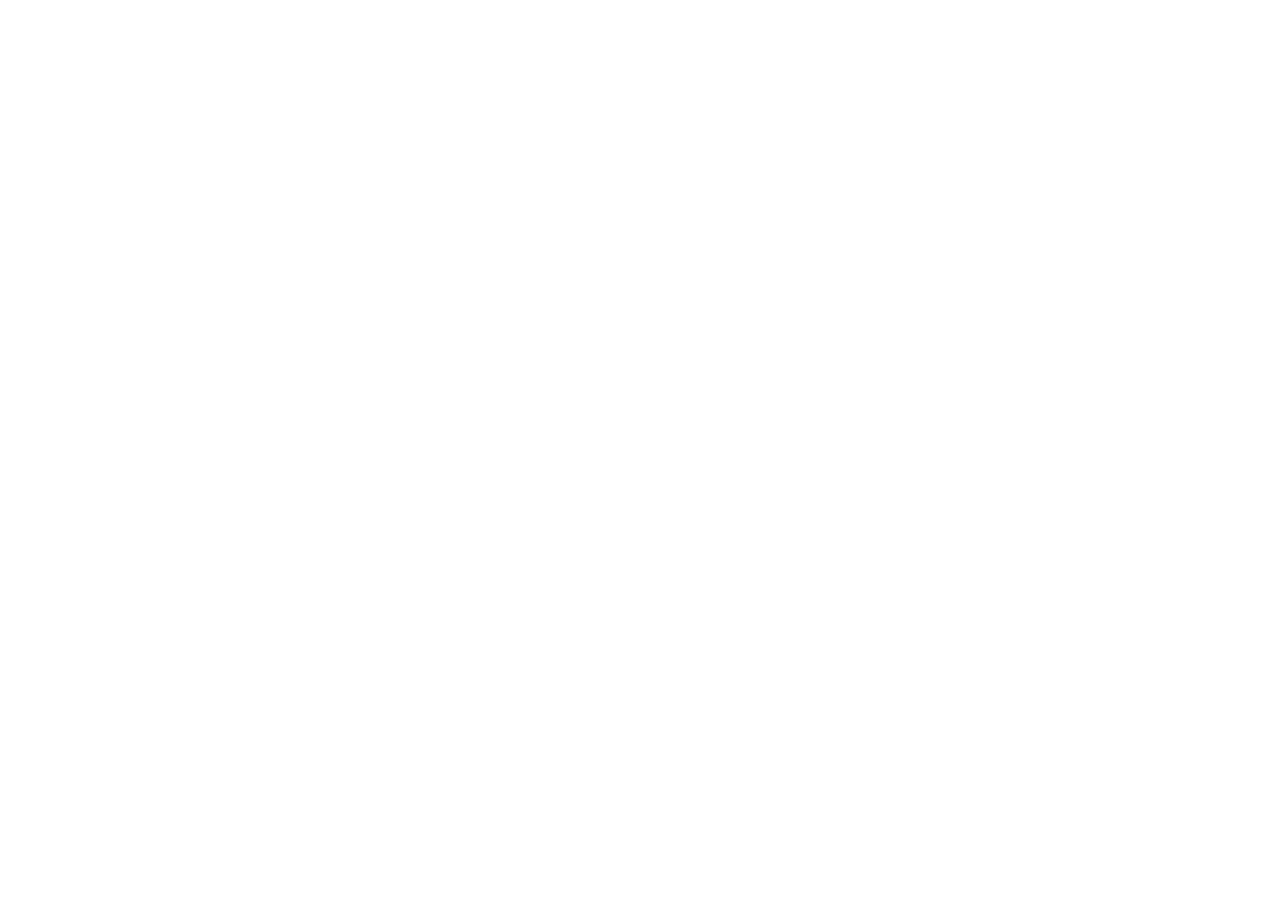
==== index.html @ d985fa2c "first commit" ====
<!DOCTYPE html>
<html lang="en">
<head>
    <meta charset="UTF-8">
    <meta name="viewport" content="width=device-width, initial-scale=1.0">
    <title>Document</title>
</head>
<body>
    
</body>
</html>
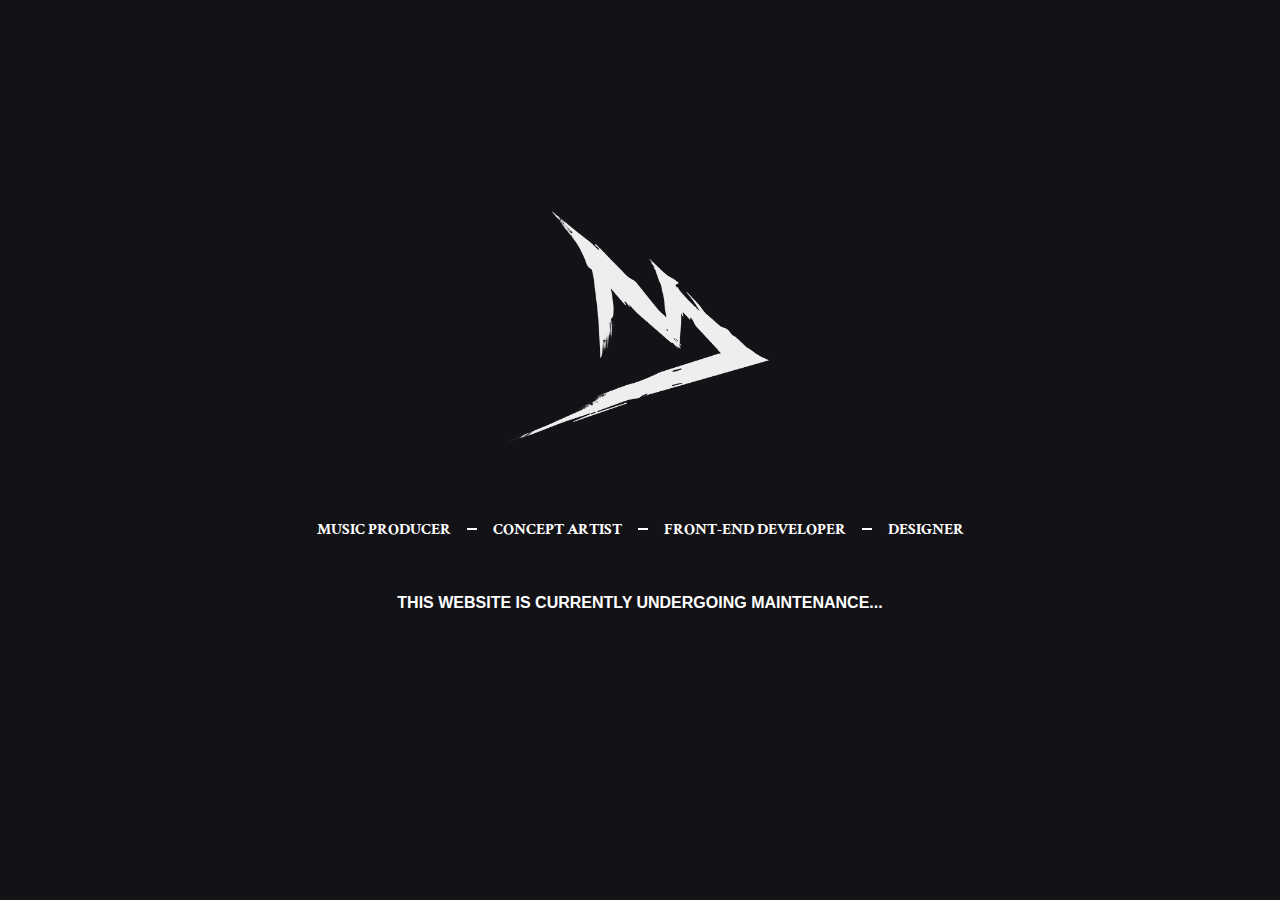
==== commit 82e76bdb: "html/css: added base html and css" ====
--- a/index.html
+++ b/index.html
@@ -4,8 +4,29 @@
     <meta charset="UTF-8">
     <meta name="viewport" content="width=device-width, initial-scale=1.0">
     <title>Document</title>
+    <link rel="stylesheet" href="./css/style.css">
 </head>
 <body>
+    <div class="maintenance">
+        <img src="./img/amathirdgen.png" alt="Amaryllis Logo" class="maintenance__logo" />
+    </div>
     
+    <div class="maintenance__listcontainer">
+        <ul class="maintenance__list">
+            <li class="maintenance__listitem">Music Producer</li>
+            <span class="maintenance__listitemseperator"></span>
+            <li class="maintenance__listitem">Concept Artist</li>
+            <span class="maintenance__listitemseperator"></span>
+            <li class="maintenance__listitem">Front-End Developer</li>
+            <span class="maintenance__listitemseperator"></span>
+            <li class="maintenance__listitem">Designer</li>
+        </ul>
+    </div>
+
+    <div class="maintenance__disclaimer">
+        <p class="maintenane__disclaimerparagraph">
+            This website is currently undergoing maintenance... 
+        </p>
+    </div>
 </body>
 </html>--- a/css/style.css
+++ b/css/style.css
@@ -0,0 +1,121 @@
+/* imports */
+@import url("https://fonts.googleapis.com/css2?family=Crimson+Text:wght@400;600;700&display=swap");
+/* reset styles */
+*,
+*::before,
+*::after {
+  -webkit-box-sizing: border-box;
+          box-sizing: border-box;
+}
+
+html {
+  scroll-behavior: smooth;
+}
+
+body {
+  margin: 0;
+  padding: 0;
+  background-color: #131216;
+  color: white;
+  font-family: Arial, Helvetica, sans-serif;
+}
+
+ul {
+  list-style: none;
+  padding: 0;
+  margin: 0;
+}
+
+a {
+  color: inherit;
+  text-decoration: none;
+}
+
+a:hover {
+  color: lightgray;
+  text-decoration: none;
+}
+
+img {
+  max-width: 100%;
+}
+
+button {
+  text-transform: uppercase;
+  margin: 0;
+  padding: 0;
+  height: auto;
+}
+
+/* headings */
+/* utils */
+.maintenance {
+  max-width: 1500px;
+  margin: auto;
+  margin-top: 20vh;
+  display: -webkit-box;
+  display: -ms-flexbox;
+  display: flex;
+  -ms-flex-wrap: wrap;
+      flex-wrap: wrap;
+  text-align: center;
+  -webkit-box-pack: center;
+      -ms-flex-pack: center;
+          justify-content: center;
+}
+
+.maintenance__logo {
+  max-width: 300px;
+  margin-bottom: 2em;
+}
+
+.maintenance__list {
+  display: -webkit-box;
+  display: -ms-flexbox;
+  display: flex;
+  -webkit-box-align: center;
+      -ms-flex-align: center;
+          align-items: center;
+}
+
+.maintenance__listcontainer {
+  margin: auto;
+  display: -webkit-box;
+  display: -ms-flexbox;
+  display: flex;
+  -webkit-box-pack: center;
+      -ms-flex-pack: center;
+          justify-content: center;
+}
+
+.maintenance__listitem {
+  -webkit-box-align: center;
+      -ms-flex-align: center;
+          align-items: center;
+  display: inline;
+  font-family: "Crimson Text", serif;
+  font-weight: bold;
+  text-transform: uppercase;
+}
+
+.maintenance__listitemseperator {
+  display: inline-block;
+  height: 2px;
+  width: 10px;
+  margin: 1em;
+  background-color: white;
+}
+
+.maintenance__disclaimer {
+  margin: auto;
+  margin-top: 2em;
+  display: -webkit-box;
+  display: -ms-flexbox;
+  display: flex;
+  -webkit-box-pack: center;
+      -ms-flex-pack: center;
+          justify-content: center;
+  text-transform: uppercase;
+  font-weight: bold;
+}
+/*# sourceMappingURL=style.css.map */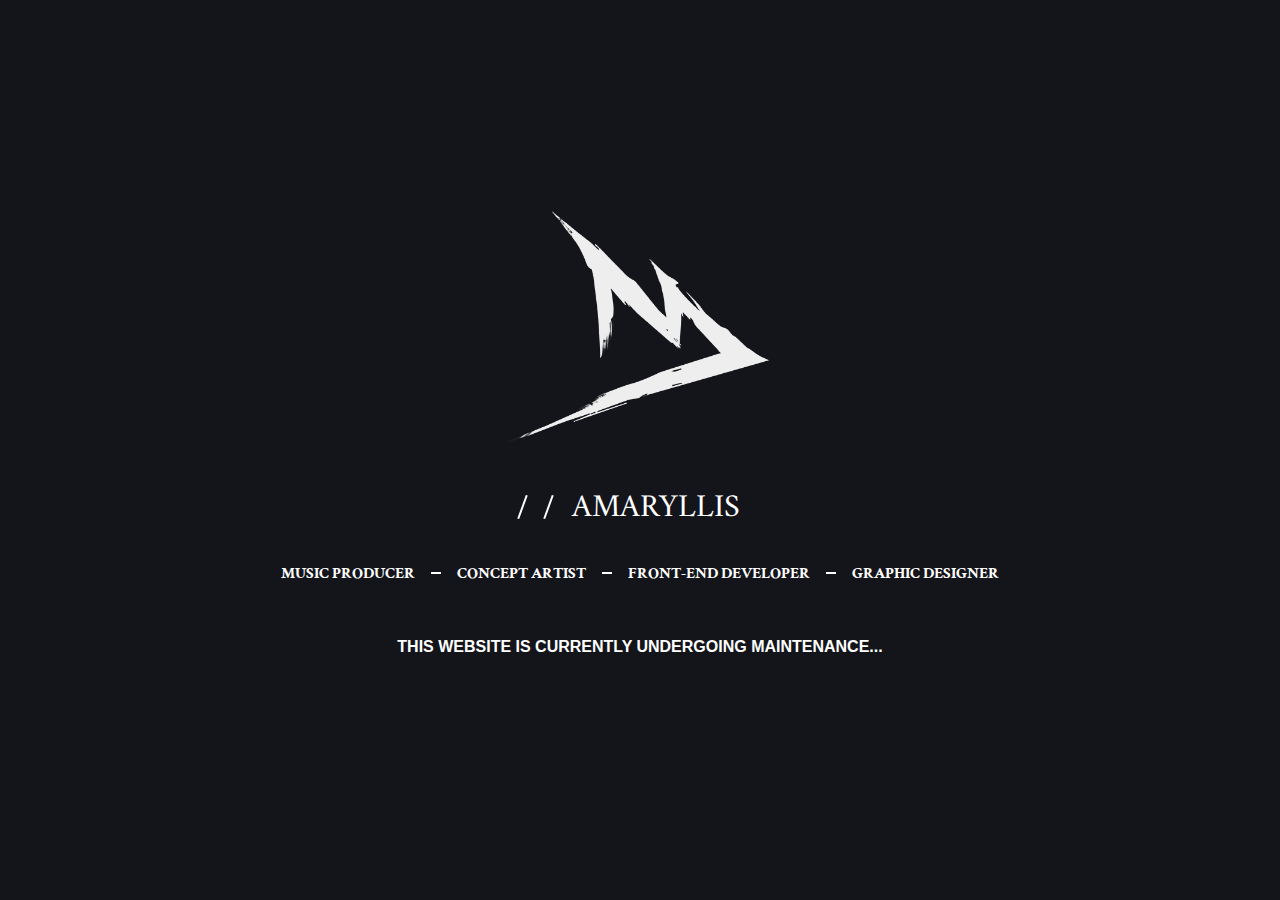
==== commit 46ba244a: "fix: made components responsive" ====
--- a/index.html
+++ b/index.html
@@ -3,30 +3,44 @@
 <head>
     <meta charset="UTF-8">
     <meta name="viewport" content="width=device-width, initial-scale=1.0">
-    <title>Document</title>
+    <title>// AMARYLLIS</title>
     <link rel="stylesheet" href="./css/style.css">
+    <link rel="icon"
+      type="image/png"
+      href="./img/amathirdgen.png">
 </head>
 <body>
     <div class="maintenance">
         <img src="./img/amathirdgen.png" alt="Amaryllis Logo" class="maintenance__logo" />
-    </div>
+
+        <div class="maintenance__headingcontainer">
+            <span class="maintenance__dash maintenance__dash--condense"></span>
+            <span class="maintenance__dash"></span>
+            <h1 class="maintenance__heading">AMARYLLIS</h1>
+        </div>
+
+        <div class="maintenance__listcontainer">
+            <ul class="maintenance__list">
+                <li class="maintenance__listitem">Music Producer</li>
+                <span class="maintenance__listitemseperator"></span>
     
-    <div class="maintenance__listcontainer">
-        <ul class="maintenance__list">
-            <li class="maintenance__listitem">Music Producer</li>
-            <span class="maintenance__listitemseperator"></span>
-            <li class="maintenance__listitem">Concept Artist</li>
-            <span class="maintenance__listitemseperator"></span>
-            <li class="maintenance__listitem">Front-End Developer</li>
-            <span class="maintenance__listitemseperator"></span>
-            <li class="maintenance__listitem">Designer</li>
-        </ul>
+                <li class="maintenance__listitem">Concept Artist</li>
+                <span class="maintenance__listitemseperator"></span>
+    
+                <li class="maintenance__listitem">Front-End Developer</li>
+                <span class="maintenance__listitemseperator"></span>
+    
+                <li class="maintenance__listitem">Graphic Designer</li>
+            </ul>
+        </div>
+    
+        <div class="maintenance__disclaimer">
+            <p class="maintenane__disclaimerparagraph">
+                This website is currently undergoing maintenance...
+            </p>
+        </div>
     </div>
 
-    <div class="maintenance__disclaimer">
-        <p class="maintenane__disclaimerparagraph">
-            This website is currently undergoing maintenance... 
-        </p>
-    </div>
+   
 </body>
-</html>+</html>
--- a/css/style.css
+++ b/css/style.css
@@ -1,5 +1,6 @@
 /* imports */
 @import url("https://fonts.googleapis.com/css2?family=Crimson+Text:wght@400;600;700&display=swap");
+@import url("https://fonts.googleapis.com/css2?family=Amiri:ital,wght@0,400;0,700;1,400;1,700&display=swap");
 /* reset styles */
 *,
 *::before,
@@ -15,7 +16,7 @@
 body {
   margin: 0;
   padding: 0;
-  background-color: #131216;
+  background-color: #14151b;
   color: white;
   font-family: Arial, Helvetica, sans-serif;
 }
@@ -53,20 +54,55 @@
   max-width: 1500px;
   margin: auto;
   margin-top: 20vh;
+}
+
+.maintenance__logo {
+  display: blocK;
+  max-width: 300px;
+  margin: auto;
   display: -webkit-box;
   display: -ms-flexbox;
   display: flex;
-  -ms-flex-wrap: wrap;
-      flex-wrap: wrap;
-  text-align: center;
-  -webkit-box-pack: center;
-      -ms-flex-pack: center;
-          justify-content: center;
+  -webkit-box-align: center;
+      -ms-flex-align: center;
+          align-items: center;
 }
 
-.maintenance__logo {
-  max-width: 300px;
-  margin-bottom: 2em;
+.maintenance__headingcontainer {
+  display: -webkit-box;
+  display: -ms-flexbox;
+  display: flex;
+  -webkit-box-align: center;
+      -ms-flex-align: center;
+          align-items: center;
+  max-width: 250px;
+  margin: 0 auto;
+  position: relative;
+  left: -20px;
+  margin-bottom: 20px;
+}
+
+.maintenance__dash {
+  display: inline-block;
+  -webkit-transform: rotateZ(110deg);
+          transform: rotateZ(110deg);
+  height: 2px;
+  width: 25px;
+  background-color: white;
+  margin: 0 auto;
+  position: relative;
+  top: -1px;
+}
+
+.maintenance__dash--condense {
+  right: -10px;
+}
+
+.maintenance__heading {
+  display: inline-block;
+  font-family: "Amiri", serif;
+  font-weight: normal;
+  margin: auto;
 }
 
 .maintenance__list {
@@ -118,4 +154,21 @@
   text-transform: uppercase;
   font-weight: bold;
 }
+
+@media only screen and (max-width: 600px) {
+  .maintenance {
+    display: -webkit-box;
+    display: -ms-flexbox;
+    display: flex;
+    -ms-flex-wrap: wrap;
+        flex-wrap: wrap;
+    padding: 1rem;
+  }
+  .maintenance__list {
+    display: block;
+  }
+  .maintenance__listitem {
+    display: block;
+  }
+}
 /*# sourceMappingURL=style.css.map */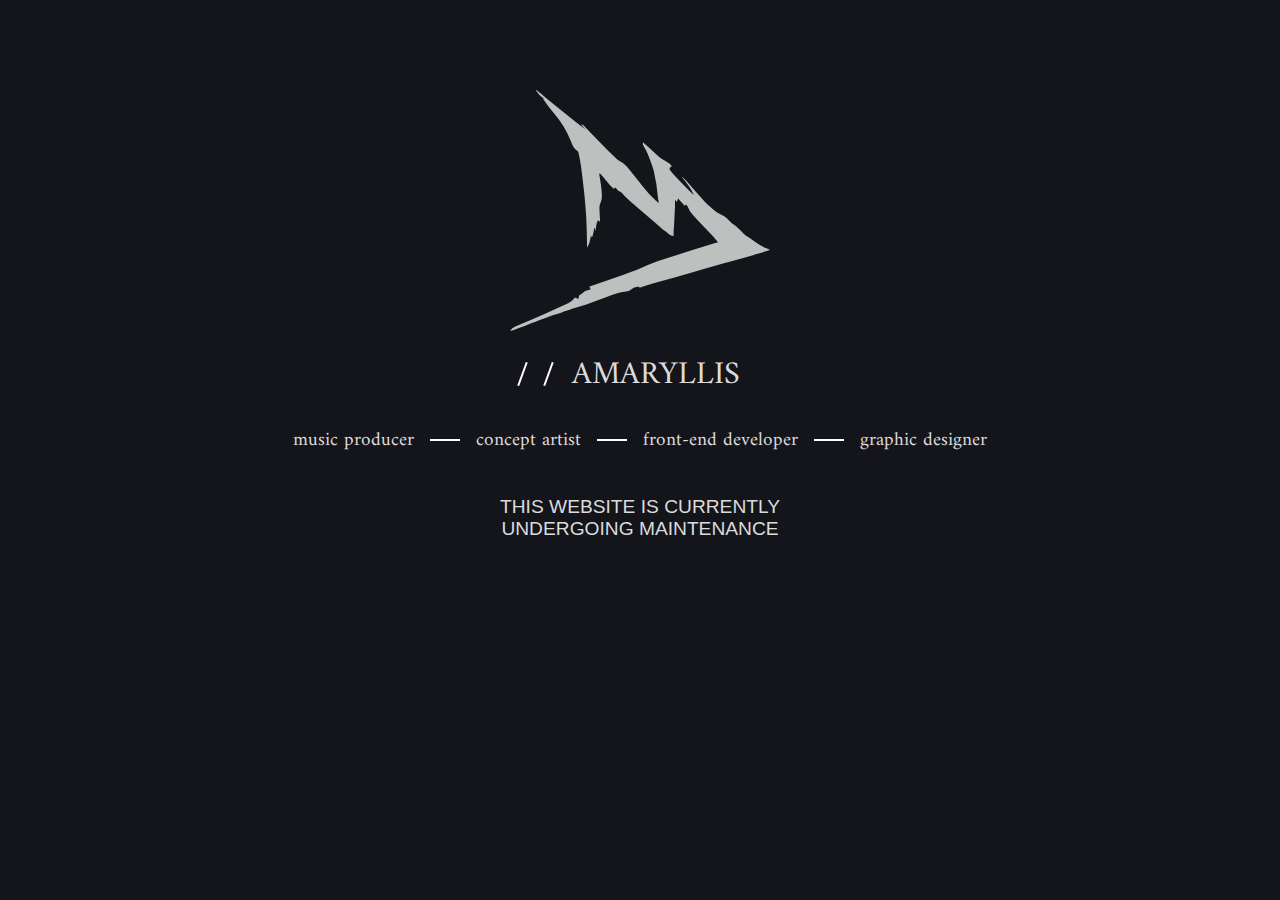
==== commit ce1357fa: "maintenance stage finished" ====
--- a/index.html
+++ b/index.html
@@ -8,10 +8,11 @@
     <link rel="icon"
       type="image/png"
       href="./img/amathirdgen.png">
+      <link rel="stylesheet" href="https://use.fontawesome.com/releases/v5.15.1/css/all.css" integrity="sha384-vp86vTRFVJgpjF9jiIGPEEqYqlDwgyBgEF109VFjmqGmIY/Y4HV4d3Gp2irVfcrp" crossorigin="anonymous">
 </head>
 <body>
     <div class="maintenance">
-        <img src="./img/amathirdgen.png" alt="Amaryllis Logo" class="maintenance__logo" />
+        <img src="./img/amaryllis_logo.svg" alt="Amaryllis Logo" class="maintenance__logo" />
 
         <div class="maintenance__headingcontainer">
             <span class="maintenance__dash maintenance__dash--condense"></span>
@@ -36,8 +37,31 @@
     
         <div class="maintenance__disclaimer">
             <p class="maintenane__disclaimerparagraph">
-                This website is currently undergoing maintenance...
+                This website is currently undergoing maintenance
             </p>
+        </div>
+
+        <div class="maintenance__social">
+            <ul class="maintenance__sociallist">
+                <li class="maintenance__socialitem">
+                    <a href="https://twitter.com/amaryllis_no" class="maintenance__sociallink"><i class="fab fa-twitter"></i></a>
+                </li>
+                <li class="maintenance__socialitem">
+                    <a href="https://open.spotify.com/artist/5suuQjUs3ukUoEKCPiwWAX?si=ZKLllcnZTVyw540e8vQL9g" class="maintenance__sociallink"><i class="fab fa-spotify"></i></a>
+                </li>
+                <li class="maintenance__socialitem">
+                    <a href="https://amaryllisno.bandcamp.com/" class="maintenance__sociallink"><i class="fab fa-bandcamp"></i></a>
+                </li>
+                <li class="maintenance__socialitem">
+                    <a href="https://www.facebook.com/amaryllisno" class="maintenance__sociallink"><i class="fab fa-facebook"></i></a>
+                </li>
+                <li class="maintenance__socialitem">
+                    <a href="https://www.instagram.com/amaryllis_no/" class="maintenance__sociallink"><i class="fab fa-instagram"></i></a>
+                </li>
+                <li class="maintenance__socialitem">
+                    <a href="https://soundcloud.com/amaryllis_no" class="maintenance__sociallink"><i class="fab fa-soundcloud"></i></a>
+                </li>
+            </ul>
         </div>
     </div>
 
--- a/css/style.css
+++ b/css/style.css
@@ -17,7 +17,7 @@
   margin: 0;
   padding: 0;
   background-color: #14151b;
-  color: white;
+  color: #dbdbdb;
   font-family: Arial, Helvetica, sans-serif;
 }
 
@@ -53,13 +53,14 @@
 .maintenance {
   max-width: 1500px;
   margin: auto;
-  margin-top: 20vh;
+  margin-top: 10vh;
 }
 
 .maintenance__logo {
   display: blocK;
-  max-width: 300px;
-  margin: auto;
+  max-width: 260px;
+  margin: auto;
+  margin-bottom: 1em;
   display: -webkit-box;
   display: -ms-flexbox;
   display: flex;
@@ -129,22 +130,25 @@
       -ms-flex-align: center;
           align-items: center;
   display: inline;
-  font-family: "Crimson Text", serif;
-  font-weight: bold;
-  text-transform: uppercase;
+  font-family: "Amiri", serif;
+  font-weight: lighter;
+  font-size: 1.2em;
+  text-transform: lowercase;
 }
 
 .maintenance__listitemseperator {
   display: inline-block;
   height: 2px;
-  width: 10px;
+  width: 30px;
   margin: 1em;
   background-color: white;
 }
 
 .maintenance__disclaimer {
   margin: auto;
-  margin-top: 2em;
+  margin-top: 1em;
+  max-width: 340px;
+  text-align: center;
   display: -webkit-box;
   display: -ms-flexbox;
   display: flex;
@@ -152,7 +156,29 @@
       -ms-flex-pack: center;
           justify-content: center;
   text-transform: uppercase;
-  font-weight: bold;
+  font-weight: normal;
+  font-size: larger;
+}
+
+.maintenance__social {
+  margin: 0 auto;
+  padding: 2rem 0 2rem 1rem;
+  display: -webkit-box;
+  display: -ms-flexbox;
+  display: flex;
+  -webkit-box-pack: center;
+      -ms-flex-pack: center;
+          justify-content: center;
+}
+
+.maintenance__sociallist {
+  display: inline-block;
+  margin: 0 auto;
+}
+
+.maintenance__socialitem {
+  display: inline-block;
+  margin: 1rem;
 }
 
 @media only screen and (max-width: 600px) {
@@ -171,4 +197,9 @@
     display: block;
   }
 }
+
+.fab {
+  font-size: 2em;
+  color: #dbdbdb;
+}
 /*# sourceMappingURL=style.css.map */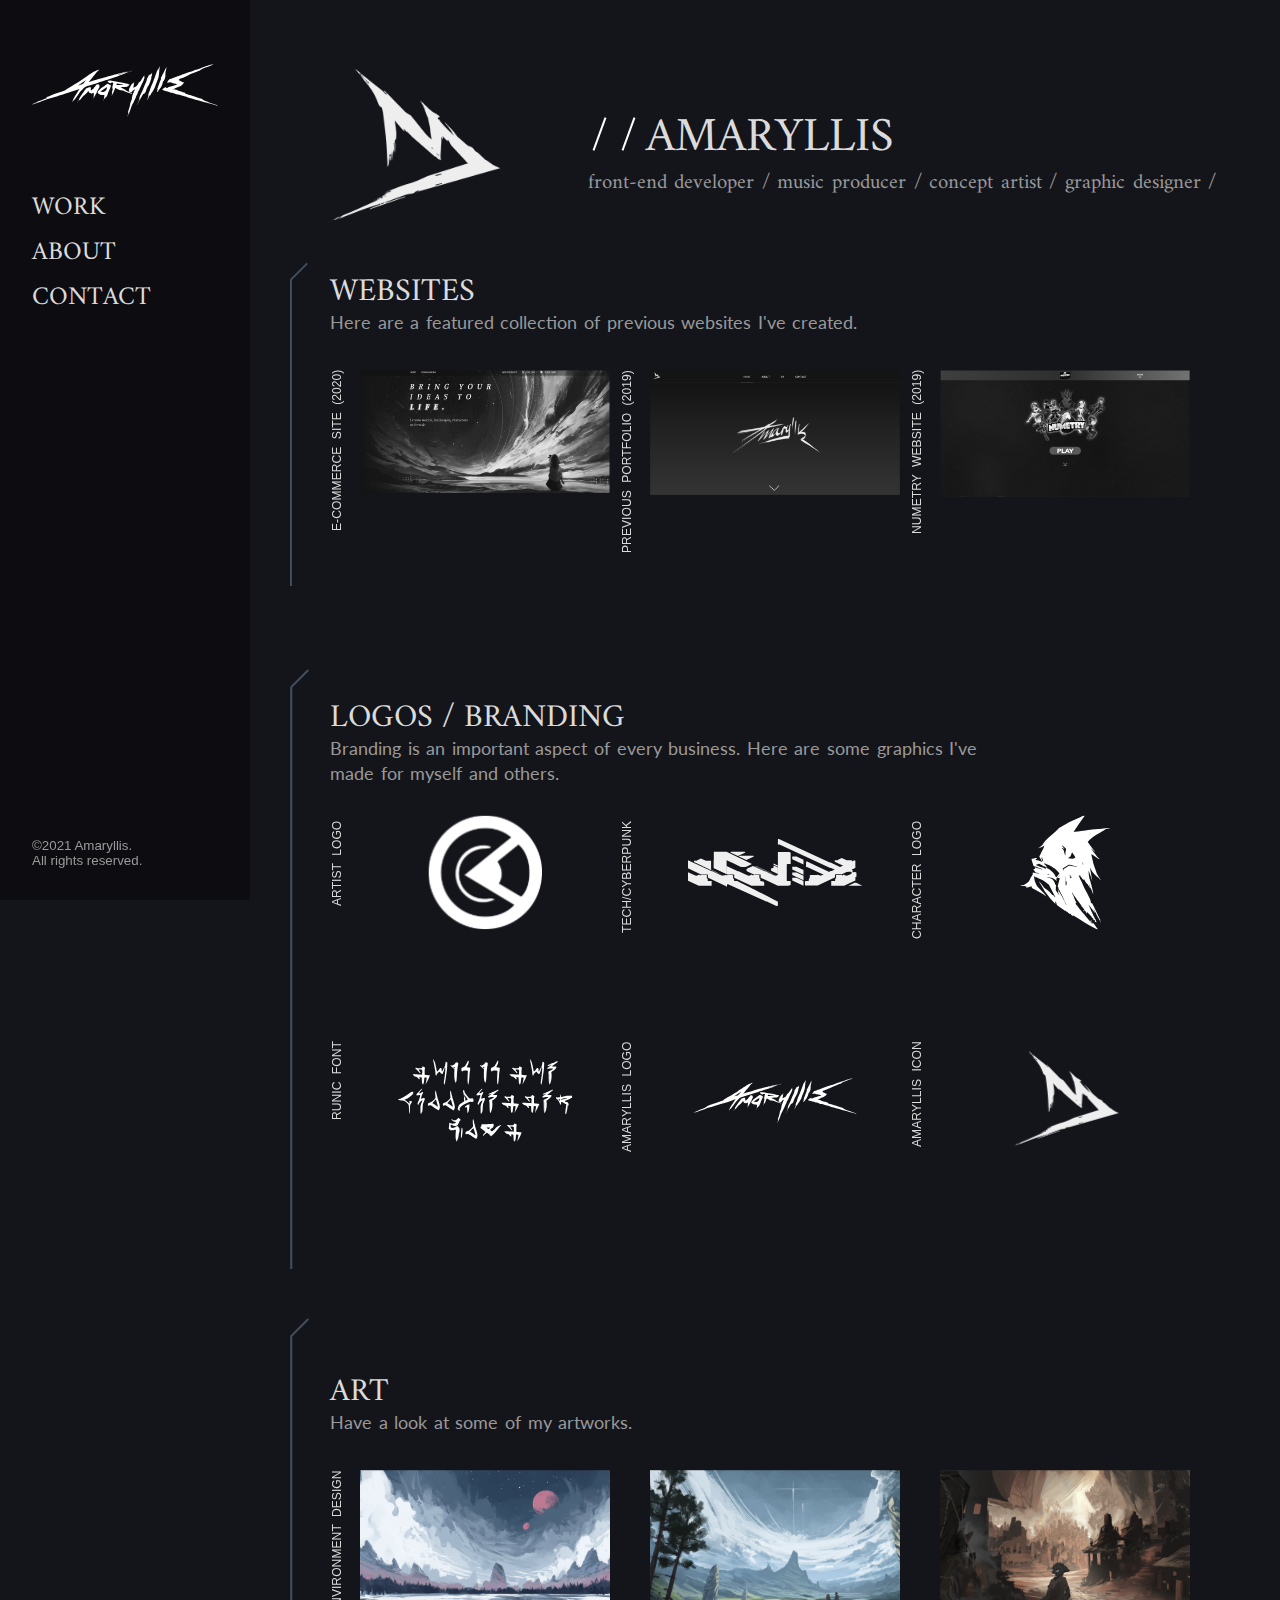
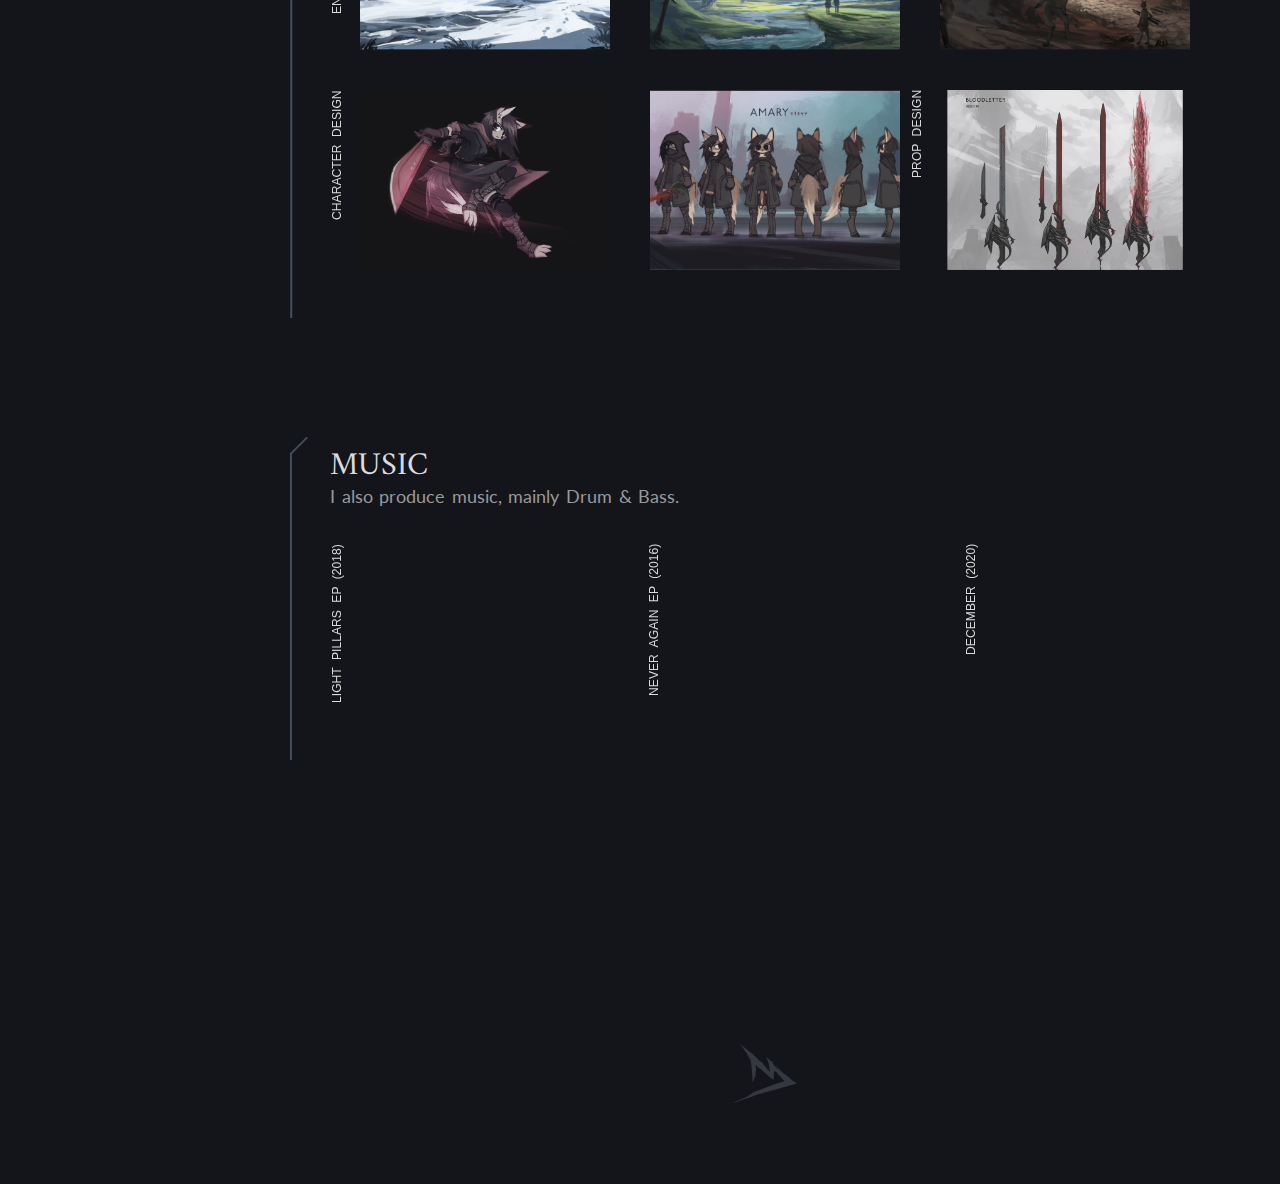
==== commit f556c7ac: "add: portfolio" ====
--- a/index.html
+++ b/index.html
@@ -1,70 +1,447 @@
 <!DOCTYPE html>
 <html lang="en">
-<head>
-    <meta charset="UTF-8">
-    <meta name="viewport" content="width=device-width, initial-scale=1.0">
-    <title>// AMARYLLIS</title>
-    <link rel="stylesheet" href="./css/style.css">
-    <link rel="icon"
-      type="image/png"
-      href="./img/amathirdgen.png">
-      <link rel="stylesheet" href="https://use.fontawesome.com/releases/v5.15.1/css/all.css" integrity="sha384-vp86vTRFVJgpjF9jiIGPEEqYqlDwgyBgEF109VFjmqGmIY/Y4HV4d3Gp2irVfcrp" crossorigin="anonymous">
-</head>
-<body>
-    <div class="maintenance">
-        <img src="./img/amaryllis_logo.svg" alt="Amaryllis Logo" class="maintenance__logo" />
-
-        <div class="maintenance__headingcontainer">
-            <span class="maintenance__dash maintenance__dash--condense"></span>
-            <span class="maintenance__dash"></span>
-            <h1 class="maintenance__heading">AMARYLLIS</h1>
-        </div>
-
-        <div class="maintenance__listcontainer">
-            <ul class="maintenance__list">
-                <li class="maintenance__listitem">Music Producer</li>
-                <span class="maintenance__listitemseperator"></span>
-    
-                <li class="maintenance__listitem">Concept Artist</li>
-                <span class="maintenance__listitemseperator"></span>
-    
-                <li class="maintenance__listitem">Front-End Developer</li>
-                <span class="maintenance__listitemseperator"></span>
-    
-                <li class="maintenance__listitem">Graphic Designer</li>
+  <head>
+    <meta charset="UTF-8" />
+    <meta name="viewport" content="width=device-width, initial-scale=1.0" />
+    <title>// Amaryllis</title>
+    <link rel="stylesheet" href="./css/style.css" />
+  </head>
+  <body>
+    <aside class="sidebar">
+      <header class="header">
+        <a class="header__logolink" href="index.html"
+          ><img
+            src="assets/svg/amaryllis-text-logo-2021.svg"
+            class="header__logo"
+            alt="amaryllis text logo"
+        /></a>
+        <nav class="nav">
+          <ul class="nav__list">
+            <li class="nav__listitem">
+              <a class="nav__mainlink" id="mainlink-work">Work</a>
+              <ul class="nav__sublist" id="worklist">
+                <li class="nav__sublistitem">
+                  <a href="index.html#websites">Websites</a>
+                </li>
+                <li class="nav__sublistitem">
+                  <a href="index.html#logos-branding">Logos / Branding</a>
+                </li>
+                <li class="nav__sublistitem">
+                  <a href="index.html#art">art</a>
+                </li>
+                <li class="nav__sublistitem">
+                  <a href="index.html#music">music</a>
+                </li>
+              </ul>
+            </li>
+            <li class="nav__listitem">
+              <a class="nav__mainlink" id="mainlink-about">About</a>
+              <ul class="nav__sublist" id="aboutlist">
+                <li class="nav__sublistitem">
+                  <a href="about.html">About Me</a>
+                </li>
+                <li class="nav__sublistitem">
+                  <a href="about.html#cv">CV</a>
+                </li>
+              </ul>
+            </li>
+            <li class="nav__listitem">
+              <a href="contact.html" class="nav__mainlink">Contact</a>
+            </li>
+          </ul>
+        </nav>
+      </header>
+
+      <footer class="footer">
+        <small class="footer__copyright"
+          >©2021 Amaryllis. All rights reserved.
+        </small>
+      </footer>
+    </aside>
+
+    <div class="anchorbar">
+      <a href="./index.html" class="anchorbar__logolink">
+        <img
+          src="assets/svg/amaryllis-text-logo-2021.svg"
+          class="anchorbar__logo"
+          alt="amaryllis text logo"
+        />
+      </a>
+
+      <button class="anchorbar__hamburger" id="hamburger">
+        <img
+          src="./assets/svg/hamburger.svg"
+          alt="hamburger"
+          class="anchorbar__hamburgerimg"
+        />
+      </button>
+    </div>
+    <div class="mobilenav" id="mobilenav">
+      <a href="./index.html" class="mobilenav__logolink">
+        <img
+          src="assets/svg/amaryllis-text-logo-2021.svg"
+          class="mobilenav__logo"
+          alt="amaryllis text logo"
+        />
+      </a>
+
+      <nav class="nav" id="innermobilenav">
+        <ul class="nav__list">
+          <li class="nav__listitem">
+            <a class="nav__mainlink" id="mobilemainlink-work">Work</a>
+            <ul class="nav__sublist" id="mobileworklist">
+              <li class="nav__sublistitem">
+                <a href="index.html#websites">Websites</a>
+              </li>
+              <li class="nav__sublistitem">
+                <a href="index.html#logos-branding">Logos / Branding</a>
+              </li>
+              <li class="nav__sublistitem">
+                <a href="index.html#art">art</a>
+              </li>
+              <li class="nav__sublistitem">
+                <a href="index.html#music">music</a>
+              </li>
             </ul>
-        </div>
-    
-        <div class="maintenance__disclaimer">
-            <p class="maintenane__disclaimerparagraph">
-                This website is currently undergoing maintenance
-            </p>
-        </div>
-
-        <div class="maintenance__social">
-            <ul class="maintenance__sociallist">
-                <li class="maintenance__socialitem">
-                    <a href="https://twitter.com/amaryllis_no" class="maintenance__sociallink"><i class="fab fa-twitter"></i></a>
-                </li>
-                <li class="maintenance__socialitem">
-                    <a href="https://open.spotify.com/artist/5suuQjUs3ukUoEKCPiwWAX?si=ZKLllcnZTVyw540e8vQL9g" class="maintenance__sociallink"><i class="fab fa-spotify"></i></a>
-                </li>
-                <li class="maintenance__socialitem">
-                    <a href="https://amaryllisno.bandcamp.com/" class="maintenance__sociallink"><i class="fab fa-bandcamp"></i></a>
-                </li>
-                <li class="maintenance__socialitem">
-                    <a href="https://www.facebook.com/amaryllisno" class="maintenance__sociallink"><i class="fab fa-facebook"></i></a>
-                </li>
-                <li class="maintenance__socialitem">
-                    <a href="https://www.instagram.com/amaryllis_no/" class="maintenance__sociallink"><i class="fab fa-instagram"></i></a>
-                </li>
-                <li class="maintenance__socialitem">
-                    <a href="https://soundcloud.com/amaryllis_no" class="maintenance__sociallink"><i class="fab fa-soundcloud"></i></a>
-                </li>
+          </li>
+          <li class="nav__listitem">
+            <a class="nav__mainlink" id="mobilemainlink-about">About</a>
+            <ul class="nav__sublist" id="mobileaboutlist">
+              <li class="nav__sublistitem">
+                <a href="about.html">About Me</a>
+              </li>
+              <li class="nav__sublistitem">
+                <a href="index.html#logos-branding">CV</a>
+              </li>
             </ul>
-        </div>
+          </li>
+          <li class="nav__listitem">
+            <a href="contact.html" class="nav__mainlink">Contact</a>
+          </li>
+        </ul>
+        <footer class="footer">
+          <small class="footer__copyright"
+            >©2021 Amaryllis. All rights reserved.
+          </small>
+        </footer>
+        <button class="anchorbar__arrow" id="anchorbararrow">
+          <img
+            src="./assets/svg/downarrow.svg"
+            alt="down arrow"
+            class="anchorbar__arrowimg"
+          />
+        </button>
+      </nav>
     </div>
 
-   
-</body>
+    <main class="main">
+      <div class="hero">
+        <div class="hero__left">
+          <img
+            src="./assets/img/amathirdgen.png"
+            alt="Amaryllis Icon"
+            class="hero__logo"
+          />
+        </div>
+        <div class="hero__right">
+          <h1 class="hero__heading">
+            <span class="dash dash--hero dash--condense"></span>
+            <span class="dash dash--hero"></span>Amaryllis
+          </h1>
+          <p class="hero__description">
+            Front-End Developer / Music Producer / Concept Artist / Graphic
+            Designer /
+          </p>
+        </div>
+      </div>
+
+      <section class="section worksection">
+        <div class="workcontainer">
+          <a href="#websites">
+            <h2 class="workcontainer__heading" id="websites">Websites</h2>
+          </a>
+          <p class="workcontainer__description">
+            Here are a featured collection of previous websites I've created.
+          </p>
+
+          <div class="workcontainer__contents">
+            <div class="workcontainer__label">
+              <h3 class="workcontainer__worktitle">E-commerce site (2020)</h3>
+            </div>
+
+            <div class="workcontainer__work">
+              <a
+                href="https://semesterproject2.amaryllis.cc"
+                class="workcontainer__worklink"
+              >
+                <img
+                  src="./assets/img/eccomerce-site2020.png"
+                  class="workcontainer__workimage"
+                  alt="e-commerce site 2020"
+                />
+              </a>
+            </div>
+
+            <div class="workcontainer__label">
+              <h3 class="workcontainer__worktitle">
+                previous portfolio (2019)
+              </h3>
+            </div>
+
+            <div class="workcontainer__work">
+              <a
+                href="https://portfolio.amaryllis.cc"
+                class="workcontainer__worklink"
+              >
+                <img
+                  src="./assets/img/old-portfolio2019.png"
+                  class="workcontainer__workimage"
+                  alt="previous portfolio (2019)"
+                />
+              </a>
+            </div>
+
+            <div class="workcontainer__label">
+              <h3 class="workcontainer__worktitle">Numetry Website (2019)</h3>
+            </div>
+
+            <div class="workcontainer__work">
+              <a
+                href="https://semesterproject1.amaryllis.cc"
+                class="workcontainer__worklink"
+              >
+                <img
+                  src="./assets/img/numetry2019.png"
+                  class="workcontainer__workimage"
+                  alt="numetry website"
+                />
+              </a>
+            </div>
+          </div>
+        </div>
+
+        <div class="workcontainer workcontainer--x2height">
+          <h2 class="workcontainer__heading" id="logos-branding">
+            <a href="#logos-branding"> logos / branding</a>
+          </h2>
+
+          <p class="workcontainer__description">
+            Branding is an important aspect of every business. Here are some
+            graphics I've made for myself and others.
+          </p>
+          <div class="workcontainer__contents">
+            <div class="workcontainer__label">
+              <h3 class="workcontainer__worktitle">Artist Logo</h3>
+            </div>
+
+            <div class="workcontainer__work">
+              <img
+                src="./assets/svg/work/resonance-logo-white.svg"
+                class="workcontainer__workimage workcontainer__workimage--smaller"
+                alt="resonance-logo-white"
+              />
+            </div>
+
+            <div class="workcontainer__label">
+              <h3 class="workcontainer__worktitle">Tech/cyberpunk</h3>
+            </div>
+
+            <div class="workcontainer__work">
+              <img
+                src="./assets/svg/work/techy.svg"
+                class="workcontainer__workimage workcontainer__workimage--smaller"
+                alt="techy / cyberpunk design"
+              />
+            </div>
+            <div class="workcontainer__label">
+              <h3 class="workcontainer__worktitle">character logo</h3>
+            </div>
+
+            <div class="workcontainer__work">
+              <img
+                src="./assets/svg/work/amary-logo-black2.svg"
+                class="workcontainer__workimage workcontainer__workimage--smaller"
+                alt="character logo"
+              />
+            </div>
+          </div>
+          <div class="workcontainer__contents">
+            <div class="workcontainer__label">
+              <h3 class="workcontainer__worktitle">Runic font</h3>
+            </div>
+
+            <div class="workcontainer__work">
+              <img
+                src="./assets/svg/work/bloodletter-font.svg"
+                class="workcontainer__workimage workcontainer__workimage--smaller"
+                alt="runic font"
+              />
+            </div>
+
+            <div class="workcontainer__label">
+              <h3 class="workcontainer__worktitle">Amaryllis Logo</h3>
+            </div>
+
+            <div class="workcontainer__work">
+              <img
+                src="./assets/svg/work/amaryllis-text-logo.svg"
+                class="workcontainer__workimage workcontainer__workimage--smaller"
+                alt="amaryllis text logo"
+              />
+            </div>
+            <div class="workcontainer__label">
+              <h3 class="workcontainer__worktitle">Amaryllis Icon</h3>
+            </div>
+
+            <div class="workcontainer__work">
+              <img
+                src="./assets/svg/work/amathirdgen.svg"
+                class="workcontainer__workimage workcontainer__workimage--smaller"
+                alt="amaryllis icon logo"
+              />
+            </div>
+          </div>
+        </div>
+
+        <div class="workcontainer workcontainer--x2height workcontainer--art">
+          <a href="#art">
+            <h2 class="workcontainer__heading" id="art">Art</h2>
+          </a>
+          <p class="workcontainer__description">
+            Have a look at some of my artworks.
+          </p>
+          <div class="workcontainer__contents">
+            <div class="workcontainer__label">
+              <h3 class="workcontainer__worktitle">Environment design</h3>
+            </div>
+
+            <div class="workcontainer__work">
+              <img
+                src="./assets/img/art/robby-fox-commission.png"
+                class="workcontainer__workimage imageoverlaybutton"
+                alt="e-commerce site 2020"
+              />
+            </div>
+
+            <div class="workcontainer__label">
+              <div class="workcontainer__worktitle"></div>
+            </div>
+
+            <div class="workcontainer__work">
+              <img
+                src="./assets/img/art/BoxplotxAmaryllisCoverart1.png"
+                class="workcontainer__workimage imageoverlaybutton"
+                alt="e-commerce site 2020"
+              />
+            </div>
+            <div class="workcontainer__label">
+              <div class="workcontainer__worktitle"></div>
+            </div>
+
+            <div class="workcontainer__work">
+              <img
+                src="./assets/img/art/AweShockCommission1.png"
+                class="workcontainer__workimage imageoverlaybutton"
+                alt="e-commerce site 2020"
+              />
+            </div>
+          </div>
+          <div class="workcontainer__contents">
+            <div class="workcontainer__label">
+              <h3 class="workcontainer__worktitle">Character design</h3>
+            </div>
+
+            <div class="workcontainer__work">
+              <img
+                src="./assets/img/art/amarytransparentillustration1.png"
+                class="workcontainer__workimage imageoverlaybutton"
+                alt="e-commerce site 2020"
+              />
+            </div>
+
+            <div class="workcontainer__label">
+              <div class="workcontainer__worktitle"></div>
+            </div>
+
+            <div class="workcontainer__work">
+              <img
+                src="./assets/img/art/amary-model-sheet.png"
+                class="workcontainer__workimage imageoverlaybutton"
+                alt="character model sheet"
+              />
+            </div>
+            <div class="workcontainer__label">
+              <h3 class="workcontainer__worktitle">Prop design</h3>
+            </div>
+
+            <div class="workcontainer__work workcontainer__work--music">
+              <img
+                src="./assets/img/art/bloodletterdesign2020.png"
+                class="workcontainer__workimage workcontainer__workimage--sword imageoverlaybutton"
+                alt="sword design"
+              />
+            </div>
+          </div>
+          <div class="overlay">
+            <div class="overlay-inner">
+              <button class="close">Close X</button>
+              <img src="./" alt="placeholder" />
+            </div>
+          </div>
+        </div>
+
+        <div class="workcontainer">
+          <a href="#music">
+            <h2 class="workcontainer__heading" id="music">music</h2>
+          </a>
+          <p class="workcontainer__description">
+            I also produce music, mainly Drum & Bass.
+          </p>
+          <div class="workcontainer__contents">
+            <div class="workcontainer__label">
+              <h3 class="workcontainer__worktitle">Light Pillars EP (2018)</h3>
+            </div>
+
+            <div class="workcontainer__work workcontainer__work--music">
+              <iframe
+                src="https://open.spotify.com/embed/album/4bRjM15cEvxaXbZHZKxeHx"
+                allow="encrypted-media"
+              ></iframe>
+            </div>
+
+            <div class="workcontainer__label">
+              <h3 class="workcontainer__worktitle">Never Again EP (2016)</h3>
+            </div>
+
+            <div class="workcontainer__work workcontainer__work--music">
+              <iframe
+                src="https://open.spotify.com/embed/album/1VGtoOPitak3hLQhu6WLJD"
+                allow="encrypted-media"
+              ></iframe>
+            </div>
+            <div class="workcontainer__label">
+              <h3 class="workcontainer__worktitle">December (2020)</h3>
+            </div>
+
+            <div class="workcontainer__work workcontainer__work--music">
+              <iframe
+                src="https://open.spotify.com/embed/album/0HXSayhZmSWpdCDVbBA0Rt"
+                allow="encrypted-media"
+              ></iframe>
+            </div>
+          </div>
+        </div>
+      </section>
+
+      <div class="bottom">
+        <img
+          src="./assets/svg/amaryllis-bottom-icon.svg"
+          class="bottom__icon"
+          alt="amaryllis icon small"
+        />
+      </div>
+    </main>
+
+    <script src="./js/script.js" type="module"></script>
+  </body>
 </html>
--- a/css/style.css
+++ b/css/style.css
@@ -1,6 +1,6 @@
 /* imports */
-@import url("https://fonts.googleapis.com/css2?family=Crimson+Text:wght@400;600;700&display=swap");
 @import url("https://fonts.googleapis.com/css2?family=Amiri:ital,wght@0,400;0,700;1,400;1,700&display=swap");
+@import url("https://fonts.googleapis.com/css2?family=Lato:ital,wght@0,300;0,400;1,300;1,400&display=swap");
 /* reset styles */
 *,
 *::before,
@@ -37,6 +37,14 @@
   text-decoration: none;
 }
 
+p {
+  font-family: "Lato", sans-serif;
+  font-size: 1.1em;
+  word-spacing: 1.6px;
+  line-height: 25px;
+  max-width: 670px;
+}
+
 img {
   max-width: 100%;
 }
@@ -46,9 +54,24 @@
   margin: 0;
   padding: 0;
   height: auto;
+  border: none;
+  width: auto;
+  overflow: visible;
+  background: transparent;
+  cursor: pointer;
 }
 
 /* headings */
+h1,
+h2,
+h3,
+h4,
+h5 {
+  font-family: "Amiri", serif;
+  font-weight: normal;
+  text-transform: uppercase;
+}
+
 /* utils */
 .maintenance {
   max-width: 1500px;
@@ -198,8 +221,827 @@
   }
 }
 
+.header {
+  min-height: 100%;
+  max-width: 250px;
+  position: fixed;
+  z-index: 1;
+  top: 0;
+  left: 0;
+  overflow-x: hidden;
+  padding: 2rem;
+  padding-top: 4rem;
+  background-color: #0d0d11;
+}
+
+@media only screen and (max-width: 900px) {
+  .sidebar {
+    display: none;
+  }
+}
+
+.anchorbar {
+  display: none;
+  width: 100%;
+  min-height: 50px;
+  margin: 0;
+  position: fixed;
+  z-index: 10;
+  bottom: 0;
+  background-color: #0d0d11;
+}
+
+.anchorbar__logo {
+  max-width: 130px;
+  margin-top: 5px;
+}
+
+@media only screen and (max-width: 900px) {
+  .anchorbar {
+    display: -webkit-box;
+    display: -ms-flexbox;
+    display: flex;
+    -webkit-box-pack: justify;
+        -ms-flex-pack: justify;
+            justify-content: space-between;
+    -webkit-box-align: center;
+        -ms-flex-align: center;
+            align-items: center;
+    padding: 0.3em 2em 0.3em 2em;
+  }
+  .anchorbar__arrow {
+    position: fixed;
+    bottom: 0;
+    right: 0;
+    padding: 2rem;
+  }
+}
+
+.nav {
+  -webkit-user-select: none;
+     -moz-user-select: none;
+      -ms-user-select: none;
+          user-select: none;
+  font-family: "Amiri", serif;
+  text-transform: uppercase;
+  padding-top: 4rem;
+}
+
+.nav__listitem {
+  font-size: 1.6em;
+}
+
+.nav__mainlink {
+  cursor: pointer;
+}
+
+.nav__sublist {
+  max-height: 0;
+  overflow: hidden;
+  -webkit-transition: max-height 0.2s ease-out;
+  transition: max-height 0.2s ease-out;
+  padding-left: 2rem;
+}
+
+.nav__sublist--show {
+  display: block;
+  opacity: 1;
+}
+
+.nav__sublistitem {
+  font-size: 0.6em;
+}
+
+.show {
+  display: block;
+}
+
+.mobilenav {
+  display: none;
+}
+
+@media only screen and (max-width: 900px) {
+  .mobilenav {
+    display: -webkit-box;
+    display: -ms-flexbox;
+    display: flex;
+    -webkit-box-orient: vertical;
+    -webkit-box-direction: normal;
+        -ms-flex-direction: column;
+            flex-direction: column;
+    -webkit-box-align: center;
+        -ms-flex-align: center;
+            align-items: center;
+    min-height: 0;
+    max-height: 0;
+    min-width: 100%;
+    background-color: #0d0d11;
+    position: fixed;
+    bottom: 0;
+    z-index: 11;
+    -webkit-transition: 0.2s;
+    transition: 0.2s;
+    overflow: hidden;
+  }
+  .mobilenav--open {
+    min-height: 90vh;
+    padding-top: 4rem;
+  }
+  .mobilenav__logolink {
+    display: inline-block;
+    min-height: 60px;
+  }
+  .mobilenav .nav__list {
+    display: -webkit-box;
+    display: -ms-flexbox;
+    display: flex;
+    -webkit-box-pack: center;
+        -ms-flex-pack: center;
+            justify-content: center;
+    -webkit-box-orient: vertical;
+    -webkit-box-direction: normal;
+        -ms-flex-direction: column;
+            flex-direction: column;
+    padding-right: 8rem;
+  }
+  .mobilenav .nav {
+    display: none;
+  }
+}
+
+.main {
+  margin-left: 250px;
+}
+
+@media only screen and (max-width: 900px) {
+  .main {
+    margin-left: 0;
+  }
+}
+
+.footer {
+  position: fixed;
+  bottom: 0;
+  left: 0;
+  padding: 2rem;
+  z-index: 2;
+}
+
+.footer__copyright {
+  display: block;
+  max-width: 115px;
+  color: #999999;
+}
+
+.hero {
+  padding: 3rem 1rem 1rem 4rem;
+  display: -webkit-inline-box;
+  display: -ms-inline-flexbox;
+  display: inline-flex;
+  width: 100%;
+}
+
+.hero__left, .hero__right {
+  display: -webkit-box;
+  display: -ms-flexbox;
+  display: flex;
+  -webkit-box-orient: vertical;
+  -webkit-box-direction: normal;
+      -ms-flex-direction: column;
+          flex-direction: column;
+}
+
+.hero__right {
+  padding-left: 3rem;
+}
+
+.hero__logo {
+  display: inline-block;
+  max-width: 200px;
+}
+
+.hero__heading {
+  margin-top: 3rem;
+  margin-bottom: 0;
+  font-size: 3em;
+  display: block;
+}
+
+.hero__heading--cv {
+  margin-bottom: 0.5em;
+}
+
+.hero__description {
+  display: block;
+  font-size: 1.3em;
+  font-family: "Amiri";
+  text-transform: lowercase;
+  padding-left: 1.6rem;
+  position: relative;
+  bottom: 30px;
+  color: #999999;
+}
+
+.hero--about {
+  margin-bottom: -1rem;
+  padding-top: 1rem;
+}
+
+@media only screen and (max-width: 900px) {
+  .hero {
+    -ms-flex-wrap: wrap;
+        flex-wrap: wrap;
+    padding: 1rem;
+    -webkit-box-align: center;
+        -ms-flex-align: center;
+            align-items: center;
+    -webkit-box-pack: center;
+        -ms-flex-pack: center;
+            justify-content: center;
+    height: 90vh;
+  }
+  .hero__right {
+    padding-left: 0;
+    margin-top: -7em;
+    margin-bottom: 0.5em;
+  }
+  .hero__left {
+    margin-top: 2em;
+  }
+  .hero__heading {
+    font-size: 1.6em;
+    padding-right: 1rem;
+    display: -webkit-box;
+    display: -ms-flexbox;
+    display: flex;
+    -webkit-box-align: baseline;
+        -ms-flex-align: baseline;
+            align-items: baseline;
+    vertical-align: center;
+    -webkit-box-pack: center;
+        -ms-flex-pack: center;
+            justify-content: center;
+  }
+  .hero__heading--aboutme {
+    margin-left: -7rem;
+    margin-bottom: 1px;
+  }
+  .hero__heading--cv {
+    padding: 0;
+    margin-left: -40px;
+  }
+  .hero__description {
+    margin-top: 2em;
+    font-size: 1.1em;
+    padding: 0 5.5em 0 5.5em;
+    text-align: center;
+  }
+  .hero--about {
+    margin-top: 10rem;
+    height: auto;
+  }
+}
+
+.hero--cv {
+  margin-top: 7rem;
+}
+
+.dash {
+  display: inline-block;
+  -webkit-transform: rotateZ(110deg);
+          transform: rotateZ(110deg);
+  height: 2px;
+  width: 25px;
+  background-color: white;
+  margin: 0 auto;
+  position: relative;
+  top: -1px;
+}
+
+.dash--hero {
+  width: 35px;
+  top: -15px;
+}
+
+.dash--condense {
+  right: -20px;
+}
+
+@media only screen and (max-width: 900px) {
+  .dash {
+    width: 22px;
+    margin: 0;
+    margin: 0.5em;
+    top: -10px;
+  }
+}
+
+.worksection {
+  display: block;
+}
+
+.workcontainer {
+  max-height: 337px;
+  margin-bottom: 2rem;
+}
+
+.workcontainer::after {
+  content: url(../../assets/svg/divider.svg);
+  display: block;
+  position: relative;
+  margin-top: -353.85px;
+  margin-bottom: 100px;
+  margin-left: -40px;
+  max-width: 20px;
+}
+
+.workcontainer--x2height {
+  max-height: 674px;
+}
+
+.workcontainer--x2height::after {
+  content: url(../../assets/svg/divider-x2.svg);
+  display: block;
+  position: relative;
+  bottom: 18rem;
+  margin-left: -43px;
+  height: 674px;
+}
+
+.workcontainer--art::after {
+  height: 674px;
+}
+
+.workcontainer__heading {
+  font-size: 2em;
+  margin: 0;
+  margin-bottom: -10px;
+}
+
+.workcontainer__description {
+  margin: 0;
+  margin-bottom: 2em;
+  color: #999999;
+}
+
+.workcontainer__contents {
+  display: -ms-grid;
+  display: grid;
+  -ms-grid-columns: 30px minmax(auto, 33%) 30px minmax(auto, 33%) 30px minmax(auto, 33%);
+      grid-template-columns: 30px minmax(auto, 33%) 30px minmax(auto, 33%) 30px minmax(auto, 33%);
+  min-height: 250px;
+}
+
+.workcontainer__work {
+  display: -webkit-inline-box;
+  display: -ms-inline-flexbox;
+  display: inline-flex;
+  -webkit-box-pack: center;
+      -ms-flex-pack: center;
+          justify-content: center;
+  margin-right: 10px;
+  -webkit-transition: 0.2s;
+  transition: 0.2s;
+  -webkit-filter: grayscale(100%);
+          filter: grayscale(100%);
+}
+
+.workcontainer__work:hover {
+  -webkit-transition: 0.2s;
+  transition: 0.2s;
+  -webkit-filter: grayscale(0);
+          filter: grayscale(0);
+}
+
+.workcontainer__work--music iframe {
+  min-height: 250px;
+  min-width: 450px;
+}
+
+.workcontainer__label {
+  display: -webkit-box;
+  display: -ms-flexbox;
+  display: flex;
+  -ms-flex-wrap: wrap;
+      flex-wrap: wrap;
+}
+
+.workcontainer__worktitle {
+  font-family: Arial, sans-serif;
+  margin: 0;
+  text-orientation: sideways;
+  -webkit-writing-mode: vertical-lr;
+      -ms-writing-mode: tb-lr;
+          writing-mode: vertical-lr;
+  font-size: 0.76em;
+  text-align: right;
+  -webkit-transform: rotateZ(180deg);
+          transform: rotateZ(180deg);
+  word-spacing: 4px;
+}
+
+.workcontainer__worklink {
+  display: inline-block;
+  margin: 0;
+}
+
+.workcontainer__workimage {
+  position: relative;
+  -webkit-transition: 0.5s;
+  transition: 0.5s;
+  max-height: 250px;
+  -o-object-fit: cover;
+     object-fit: cover;
+  padding: 1rem;
+  padding-top: 0;
+  /* &:hover {
+      position: static;
+      transform: scale(1.05);
+    } */
+}
+
+.workcontainer__workimage--sword {
+  -o-object-fit: cover;
+     object-fit: cover;
+}
+
+.workcontainer__workimage--smaller {
+  -webkit-transform: scale(0.7);
+          transform: scale(0.7);
+  top: -30px;
+  margin-bottom: 4rem;
+  min-width: 90px;
+  -o-object-fit: fill;
+     object-fit: fill;
+  -webkit-transition: 0.5s;
+  transition: 0.5s;
+}
+
+.workcontainer__workimage--smaller:hover {
+  -webkit-transform: scale(0.75);
+          transform: scale(0.75);
+}
+
+.workcontainer--art .workcontainer__work {
+  -webkit-filter: grayscale(50%);
+          filter: grayscale(50%);
+}
+
+.workcontainer--art .workcontainer__work:hover {
+  -webkit-filter: grayscale(0%);
+          filter: grayscale(0%);
+  cursor: pointer;
+}
+
+@media only screen and (max-width: 1650px) {
+  .workcontainer {
+    margin-bottom: 5rem;
+  }
+  .workcontainer__contents {
+    min-height: 220px;
+    max-height: 180px;
+    -o-object-fit: contain;
+       object-fit: contain;
+  }
+  .workcontainer::after {
+    content: url(../../assets/svg/divider-mid.svg);
+    display: block;
+    position: relative;
+    margin-top: -404.4px;
+    margin-left: -40px;
+  }
+  .workcontainer--x2height {
+    margin-bottom: 0;
+  }
+  .workcontainer--x2height::after {
+    content: url(../../assets/svg/divider-mid-x2.svg);
+    display: block;
+    position: relative;
+    margin-top: -404.4px;
+    margin-left: -40px;
+  }
+  .workcontainer__workimage {
+    max-height: 180px;
+    padding: 0;
+  }
+  .workcontainer__work--music iframe {
+    min-width: auto;
+  }
+}
+
+@media only screen and (max-width: 900px) {
+  .workcontainer {
+    max-height: none;
+    min-height: -webkit-min-content;
+    min-height: -moz-min-content;
+    min-height: min-content;
+  }
+  .workcontainer::after {
+    content: none;
+  }
+  .workcontainer--x2height::after {
+    content: none;
+  }
+  .workcontainer--art {
+    margin-bottom: 4rem;
+  }
+  .workcontainer__work--music iframe {
+    min-width: auto;
+    max-width: 230px;
+  }
+  .workcontainer__heading {
+    font-size: 1.4em;
+  }
+  .workcontainer__contents {
+    max-height: none;
+    -ms-grid-columns: 30px minmax(auto, 100%);
+        grid-template-columns: 30px minmax(auto, 100%);
+    row-gap: 15px;
+    -ms-grid-rows: auto;
+        grid-template-rows: auto;
+  }
+  .workcontainer__worktitle {
+    font-size: 0.67em;
+  }
+  .workcontainer__workimage--smaller {
+    margin-bottom: 30px;
+  }
+}
+
+iframe {
+  border: 0;
+}
+
+.overlay {
+  position: fixed;
+  background: rgba(39, 35, 43, 0.7);
+  top: 0;
+  right: 0;
+  bottom: 0;
+  left: 0;
+  display: none;
+  z-index: 99;
+}
+
+.overlay.open {
+  display: -ms-grid;
+  display: grid;
+  -webkit-box-align: center;
+      -ms-flex-align: center;
+          align-items: center;
+  justify-items: center;
+}
+
+.overlay-inner {
+  background: #23222c;
+  min-width: 600px;
+  padding: 0px;
+  position: relative;
+  opacity: 1;
+  display: -webkit-box;
+  display: -ms-flexbox;
+  display: flex;
+}
+
+.overlay-inner img {
+  -o-object-fit: cover;
+     object-fit: cover;
+  min-width: 500px;
+}
+
+.close {
+  position: absolute;
+  top: 3px;
+  right: 10px;
+  background: none;
+  outline: 0;
+  color: #ffffff47;
+  border: 0;
+  text-transform: uppercase;
+  letter-spacing: 2px;
+}
+
+.close:hover {
+  color: #ffffff;
+}
+
+.about {
+  padding-left: 8.5rem;
+}
+
+.about__paragraph {
+  max-width: 700px;
+}
+
+@media only screen and (max-width: 900px) {
+  .about {
+    padding: 3rem;
+    padding-top: 0;
+  }
+  .about__paragraph {
+    max-width: 700px;
+    font-size: 1em;
+  }
+}
+
+.contact {
+  padding-left: 8rem;
+  font-family: "Lato", sans-serif;
+}
+
+.contact__socialitem {
+  display: inline-block;
+  padding-right: 1rem;
+}
+
+@media only screen and (max-width: 900px) {
+  .contact {
+    padding-left: 3rem;
+    padding-right: 1rem;
+  }
+}
+
+.collapsecontainer {
+  margin-top: -1rem;
+}
+
+.collapsable {
+  padding-left: 3.8rem;
+  margin-top: 1.5rem;
+  margin-bottom: -2rem;
+}
+
+.collapsable::after {
+  content: url(../../assets/svg/small-divider.svg);
+  position: relative;
+  right: 1.5em;
+  bottom: 0.5em;
+}
+
+.collapsable__button {
+  color: white;
+  font-family: "Amiri", serif;
+  font-size: 1.8em;
+  margin-bottom: -1rem;
+}
+
+.collapsable__buttonactive--accordion::before, .collapsable__button:active::before {
+  width: 100%;
+}
+
+.collapsable__content {
+  overflow: hidden;
+  max-height: 0;
+  -webkit-transition: max-height 0.2s ease-out;
+  transition: max-height 0.2s ease-out;
+}
+
+.collapsable__paragraph {
+  margin-bottom: 2rem;
+}
+
+.collapsable__list {
+  list-style: disc;
+  padding-left: 2rem;
+}
+
+.collapsable__listitem {
+  margin-bottom: 0.5rem;
+  color: #999999;
+  font-style: italic;
+}
+
+.collapsable__specifications {
+  font-style: italic;
+  margin-bottom: 1rem;
+}
+
+.collapsable__spectitle {
+  display: inline-block;
+  text-transform: uppercase;
+  color: #999999;
+  margin-bottom: 0.5rem;
+}
+
+.collapsable__speclist {
+  display: inline-block;
+}
+
+.collapsable__specitem {
+  display: inline-block;
+}
+
+@media only screen and (max-width: 900px) {
+  .collapsable {
+    -webkit-transition: 0.2s ease-in-out;
+    transition: 0.2s ease-in-out;
+    padding: 0;
+  }
+  .collapsable__button {
+    font-size: 1em;
+  }
+  .collapsable__content {
+    font-size: 0.8em;
+  }
+  .collapsable .active--accordion {
+    margin-bottom: 10px;
+    -webkit-transition: 0.2s ease-in-out;
+    transition: 0.2s ease-in-out;
+  }
+  .collapsable .active--accordion::before {
+    position: relative;
+    top: 30px;
+  }
+}
+
+.active--accordion {
+  max-height: 470px;
+  margin-bottom: 30px;
+  -webkit-transition: 0.2s ease-in-out;
+  transition: 0.2s ease-in-out;
+}
+
+.active--accordion::after {
+  content: url(../../assets/svg/small-divider-x2.svg);
+  position: relative;
+  display: -webkit-box;
+  display: -ms-flexbox;
+  display: flex;
+  height: 2px;
+  right: 7.6em;
+  -webkit-transition: 0.2s ease-in-out;
+  transition: 0.2s ease-in-out;
+}
+
+.active--content {
+  min-height: 470px;
+  -webkit-transition: 0.2s ease-in-out;
+  transition: 0.2s ease-in-out;
+}
+
+.active--collcontainer {
+  max-height: 480px;
+}
+
+.active--collcontainer::after {
+  content: url(../../assets/svg/small-divider-x2.svg);
+  position: relative;
+  bottom: 500px;
+}
+
+@media only screen and (min-width: 900px) {
+  .active--collcontainer {
+    max-height: 500px;
+  }
+}
+
+.bottom {
+  min-height: 20rem;
+  display: -webkit-box;
+  display: -ms-flexbox;
+  display: flex;
+  -webkit-box-pack: center;
+      -ms-flex-pack: center;
+          justify-content: center;
+  vertical-align: bottom;
+  -webkit-box-align: end;
+      -ms-flex-align: end;
+          align-items: flex-end;
+}
+
+.bottom__icon {
+  margin-bottom: 5rem;
+}
+
+.section {
+  padding-left: 5rem;
+  padding-right: 5rem;
+}
+
+@media only screen and (max-width: 900px) {
+  .section {
+    padding-left: 2.8rem;
+    padding-right: 1.8rem;
+  }
+}
+
+@media only screen and (max-width: 900px) {
+  .worksection {
+    -ms-flex-wrap: wrap;
+        flex-wrap: wrap;
+  }
+}
+
 .fab {
   font-size: 2em;
   color: #dbdbdb;
+  -webkit-transition: 0.2s;
+  transition: 0.2s;
+}
+
+.fab:hover {
+  color: white;
+  -webkit-filter: drop-shadow(20px);
+          filter: drop-shadow(20px);
 }
 /*# sourceMappingURL=style.css.map */